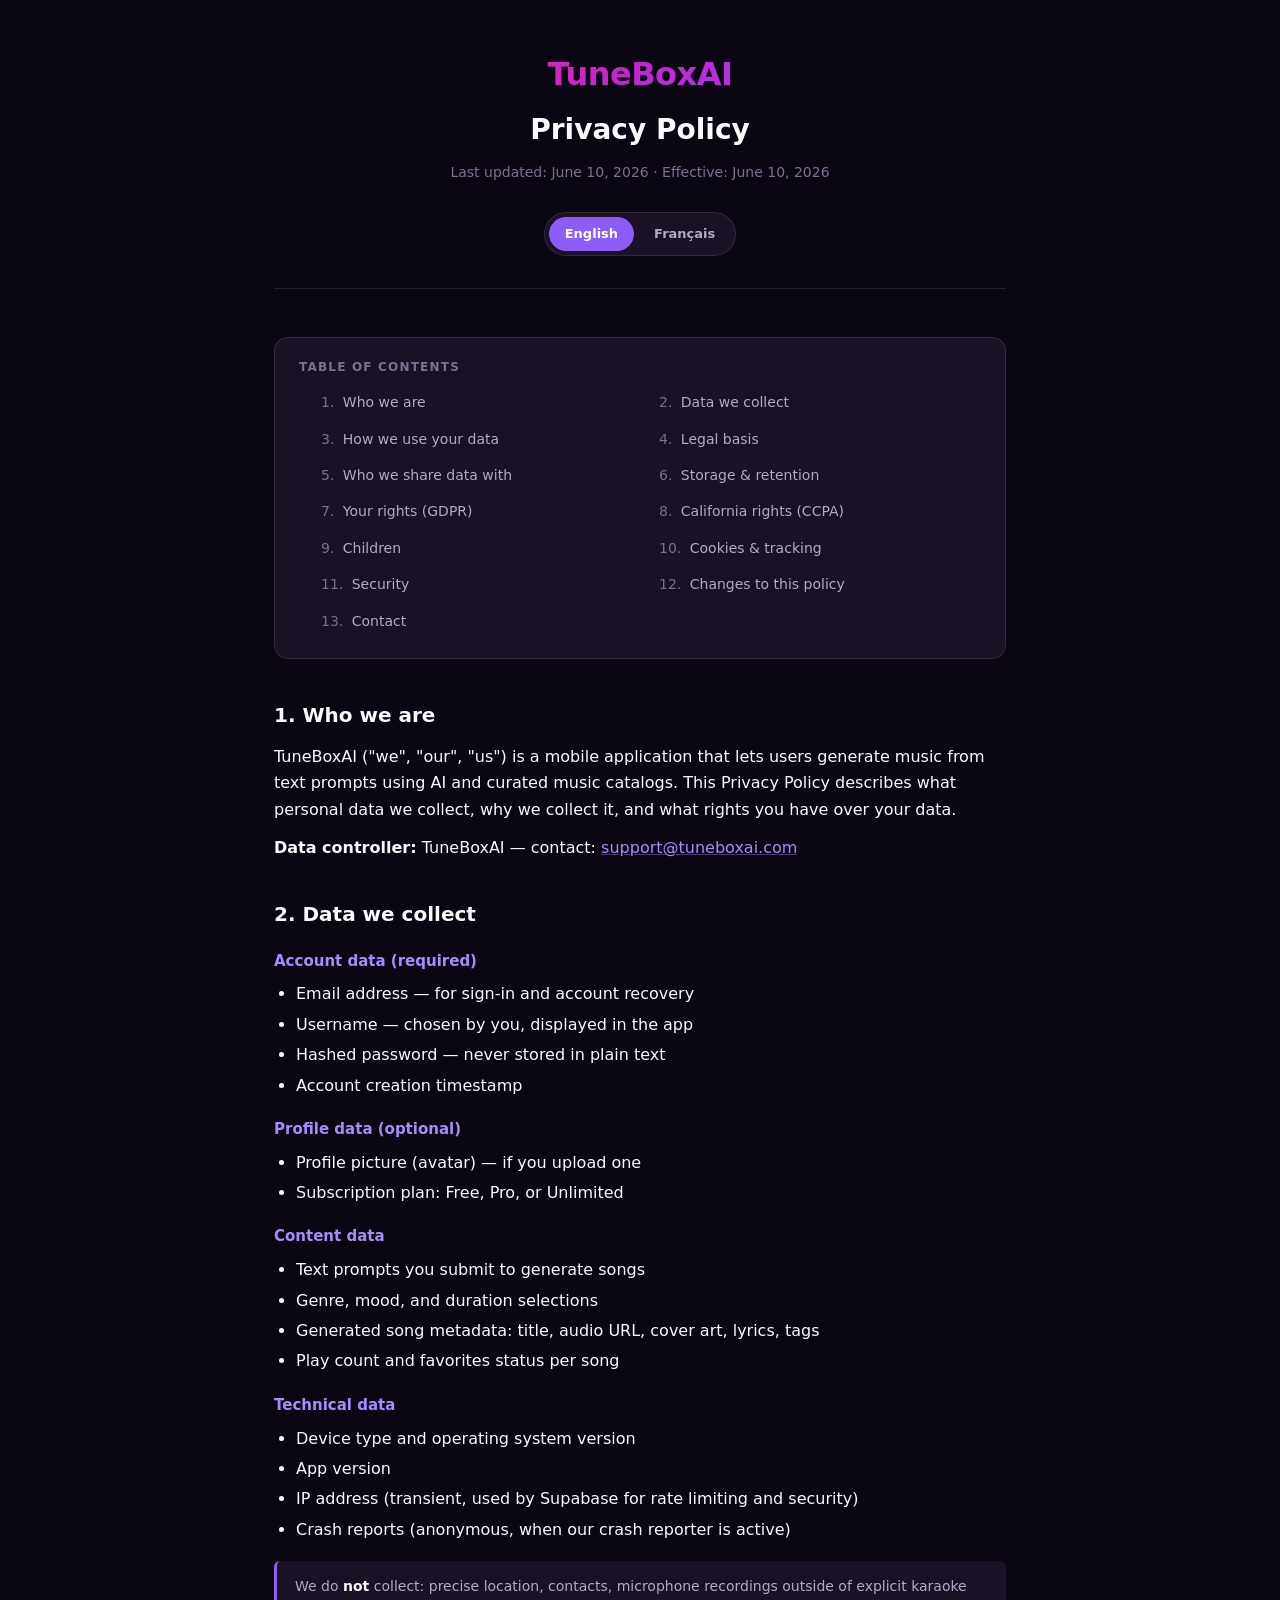
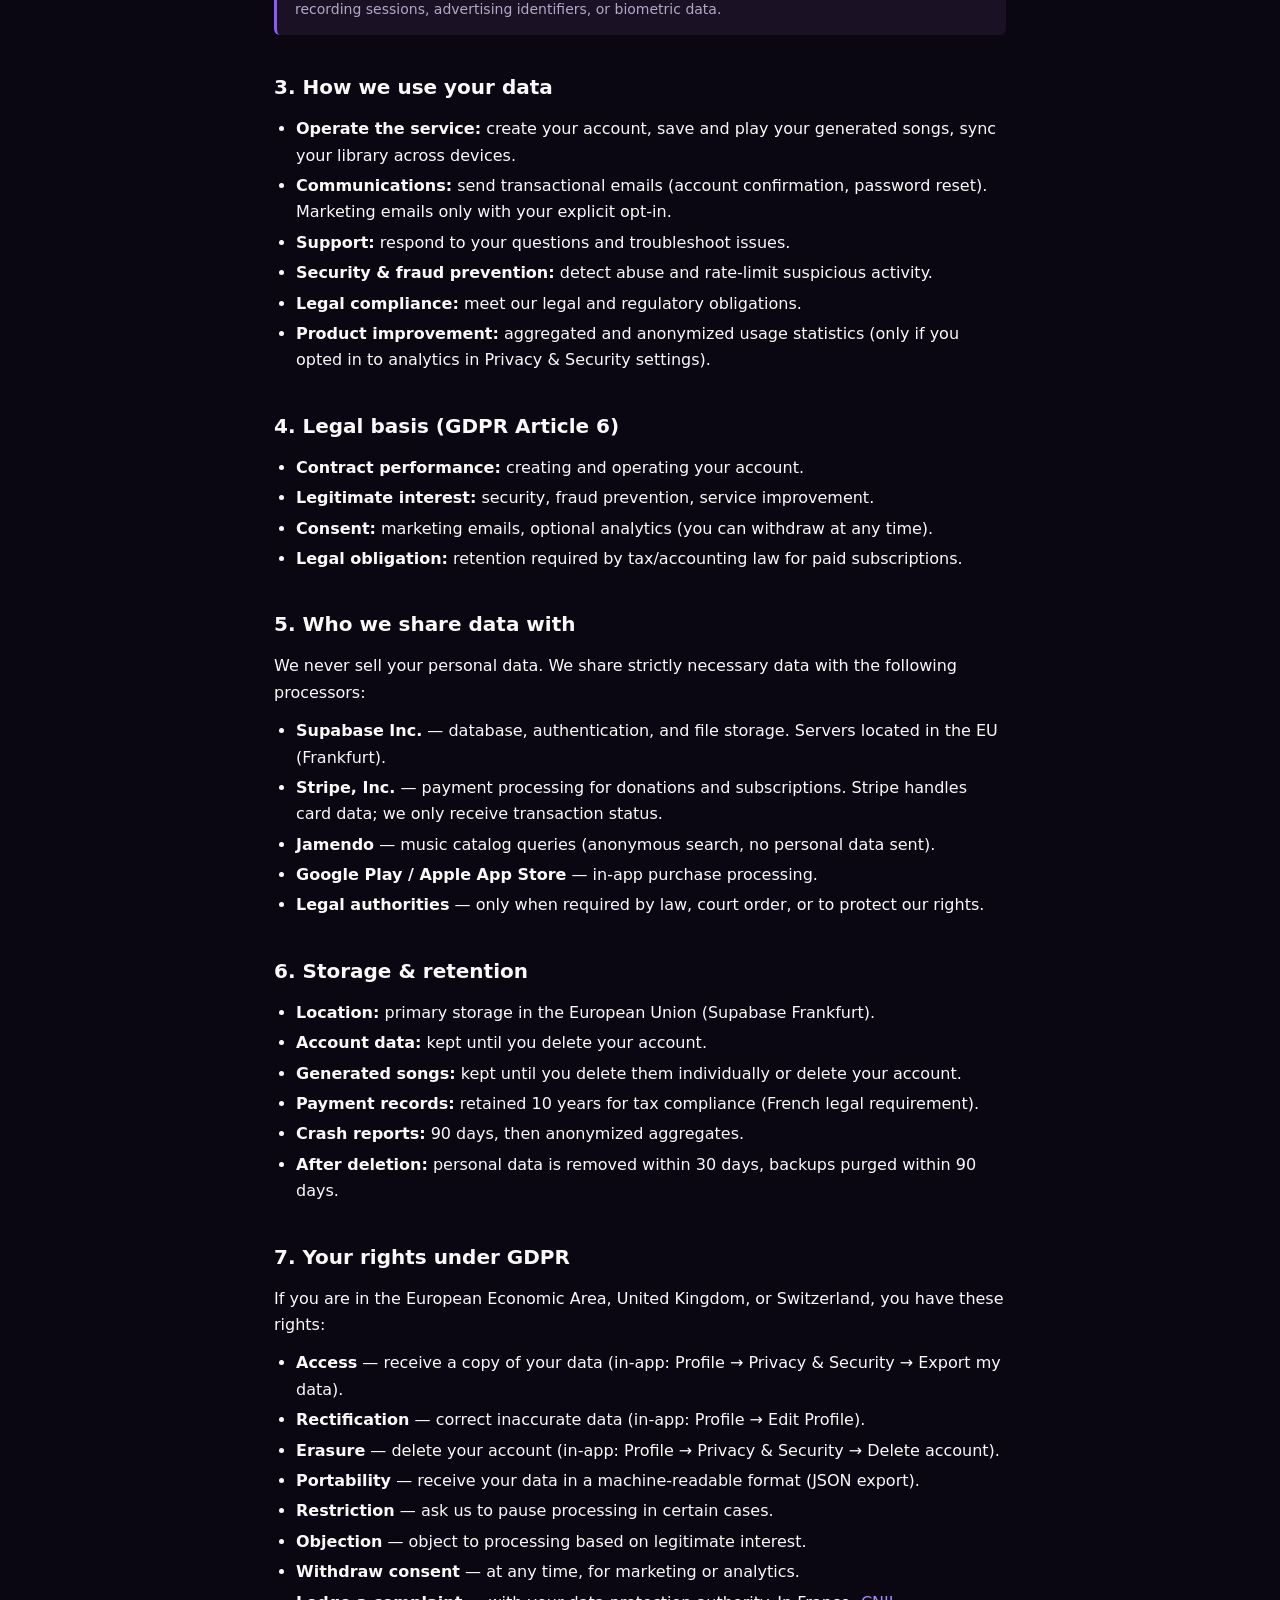
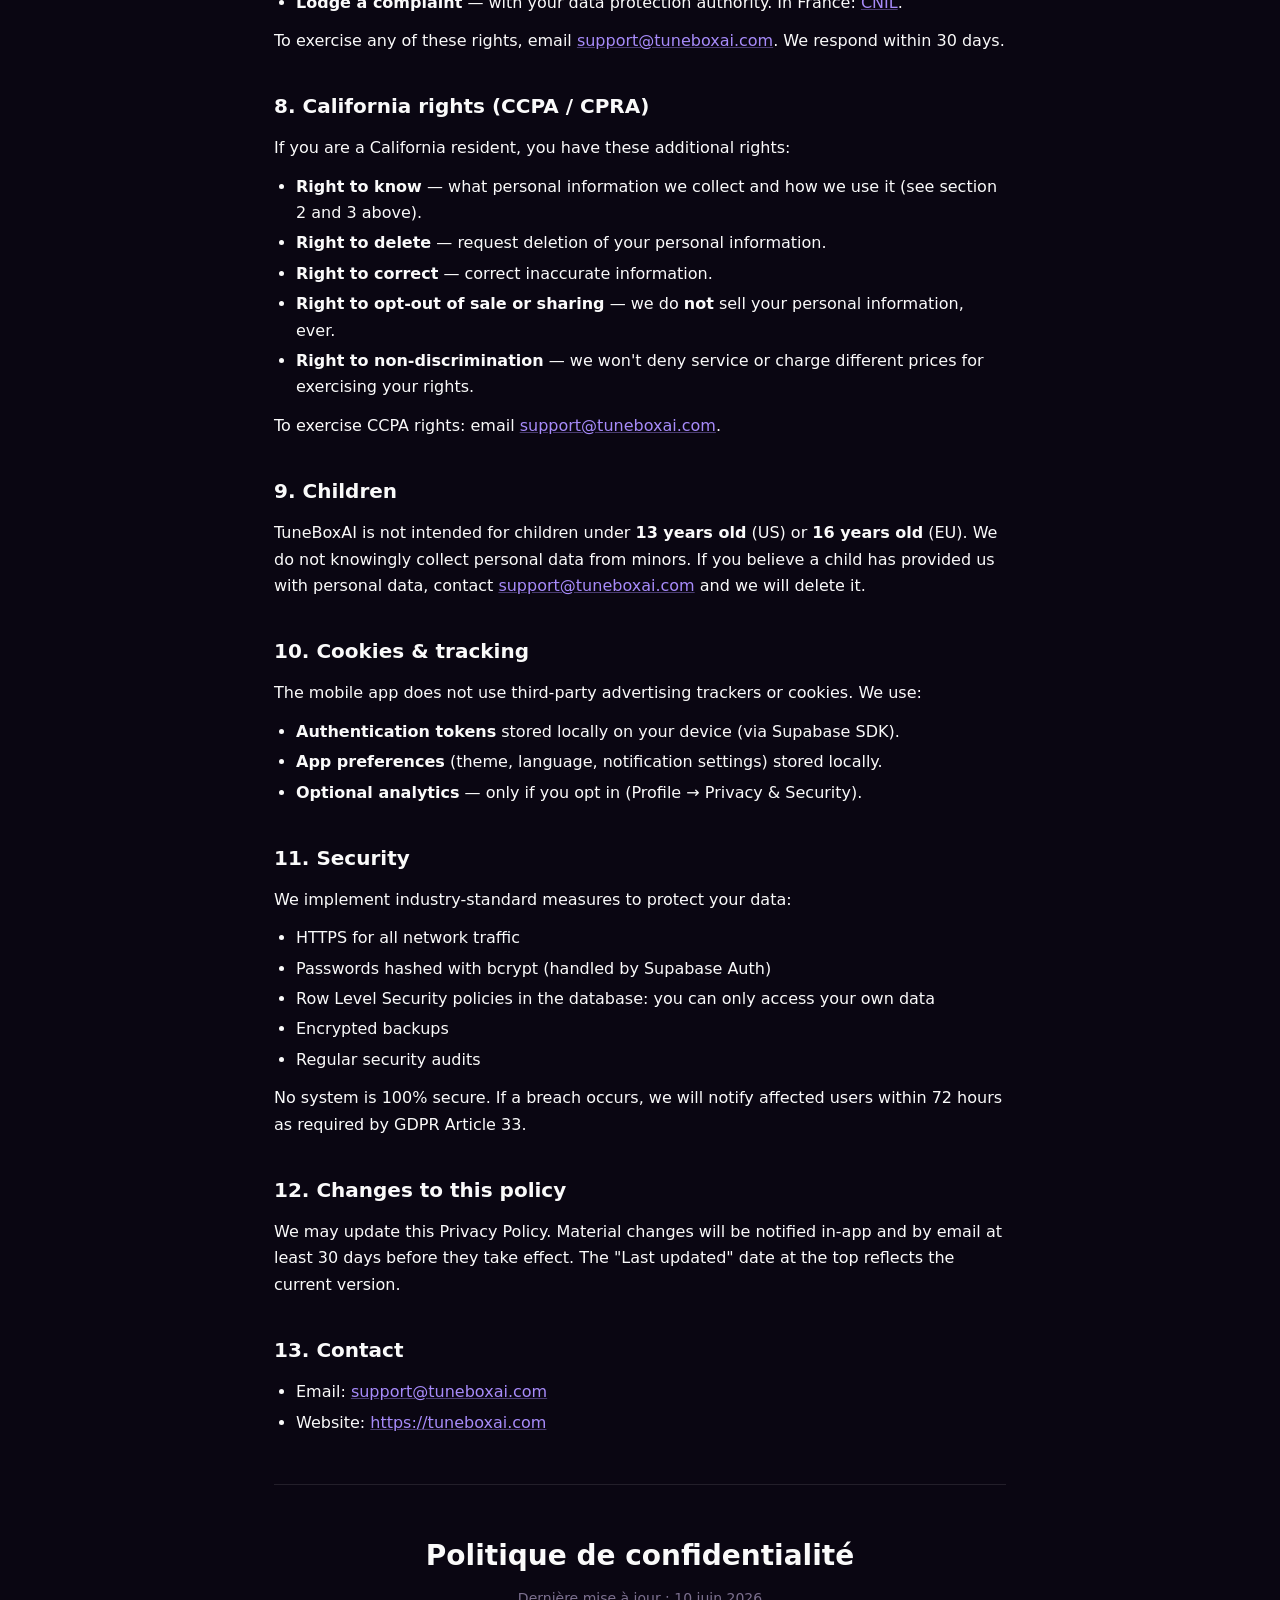
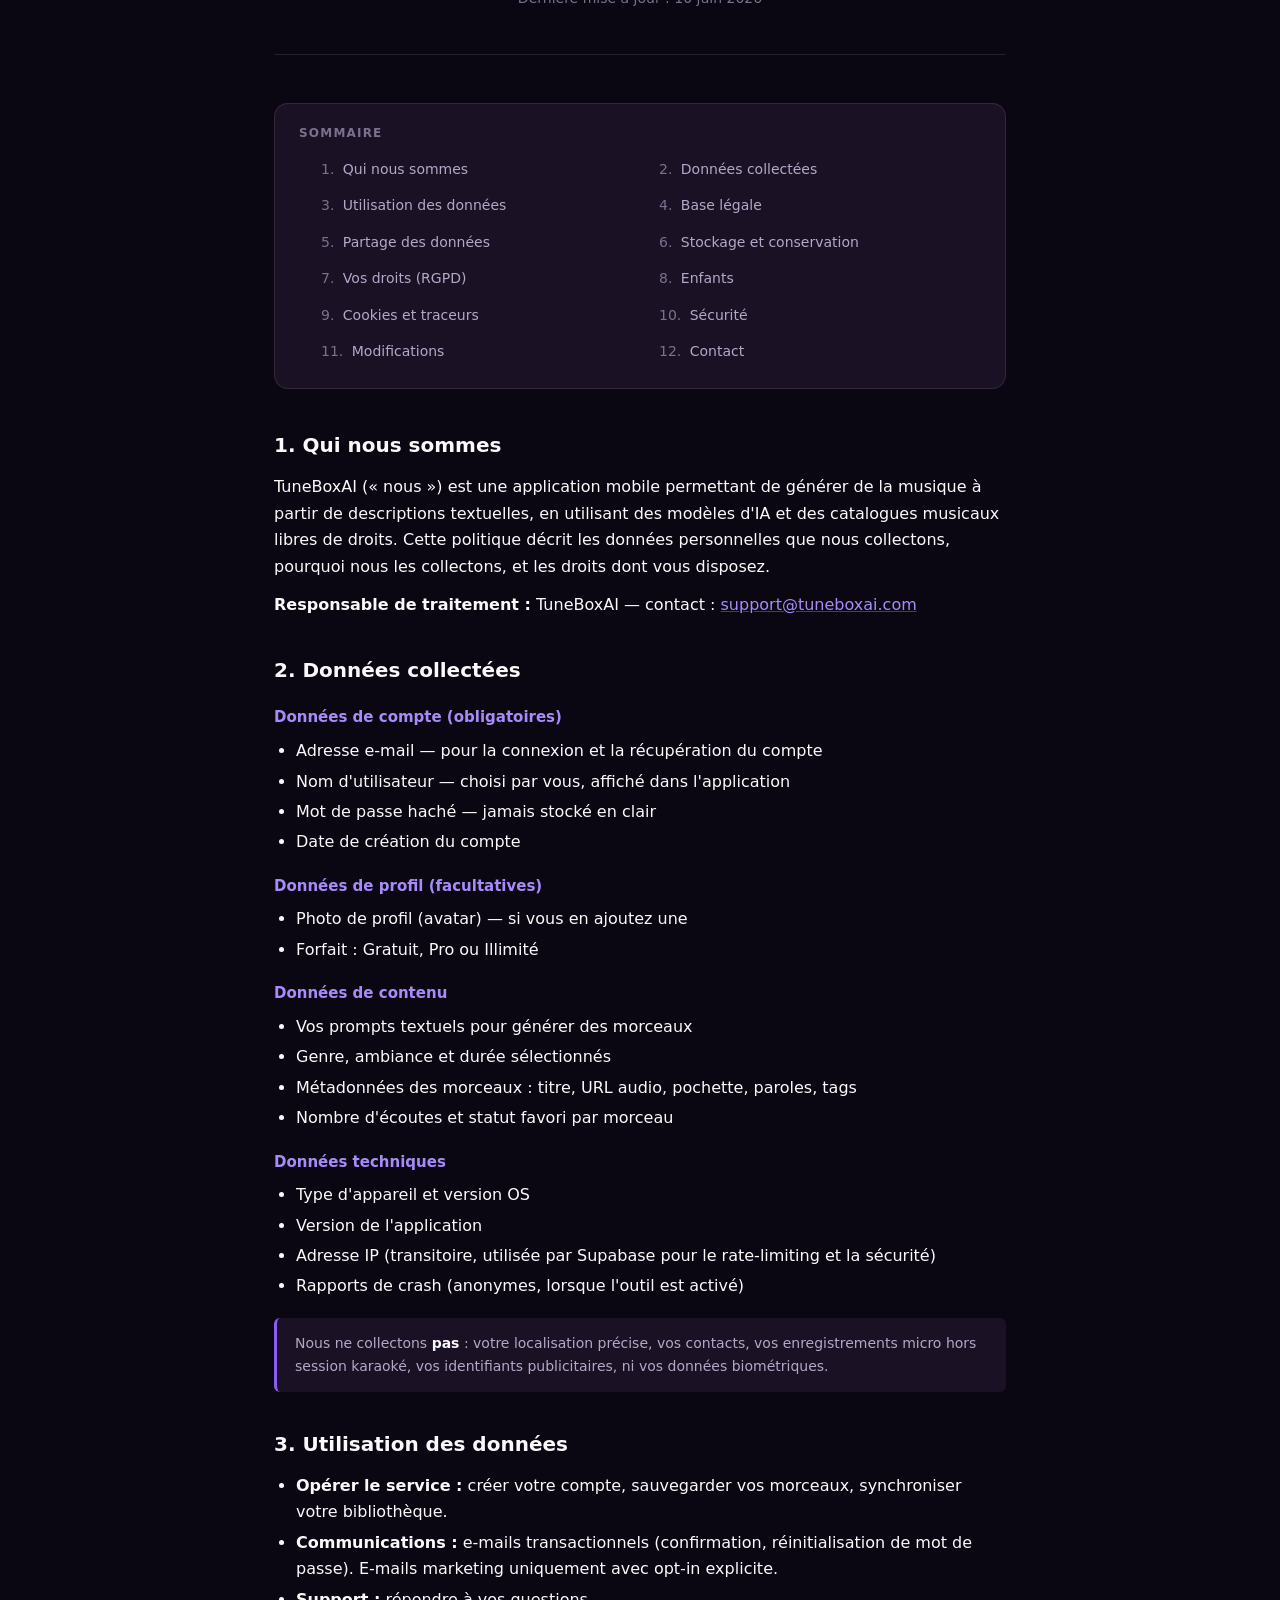
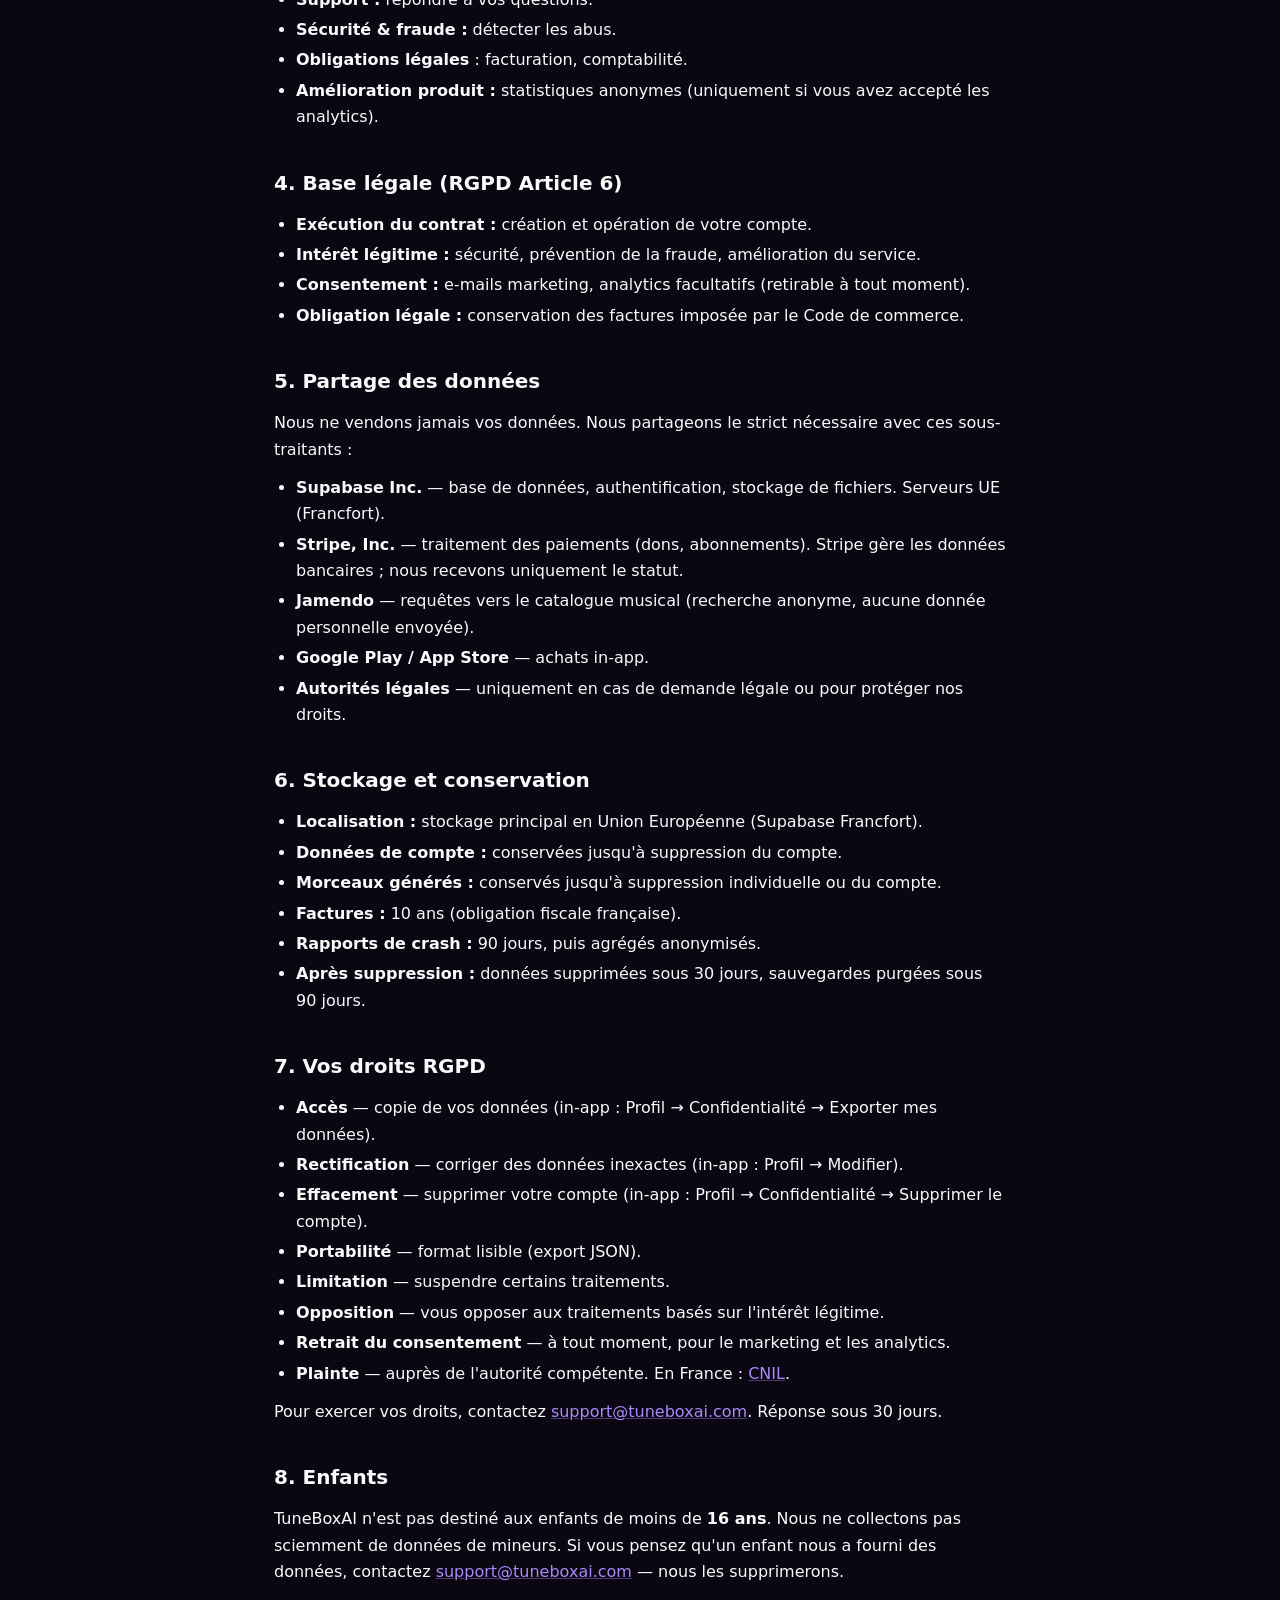
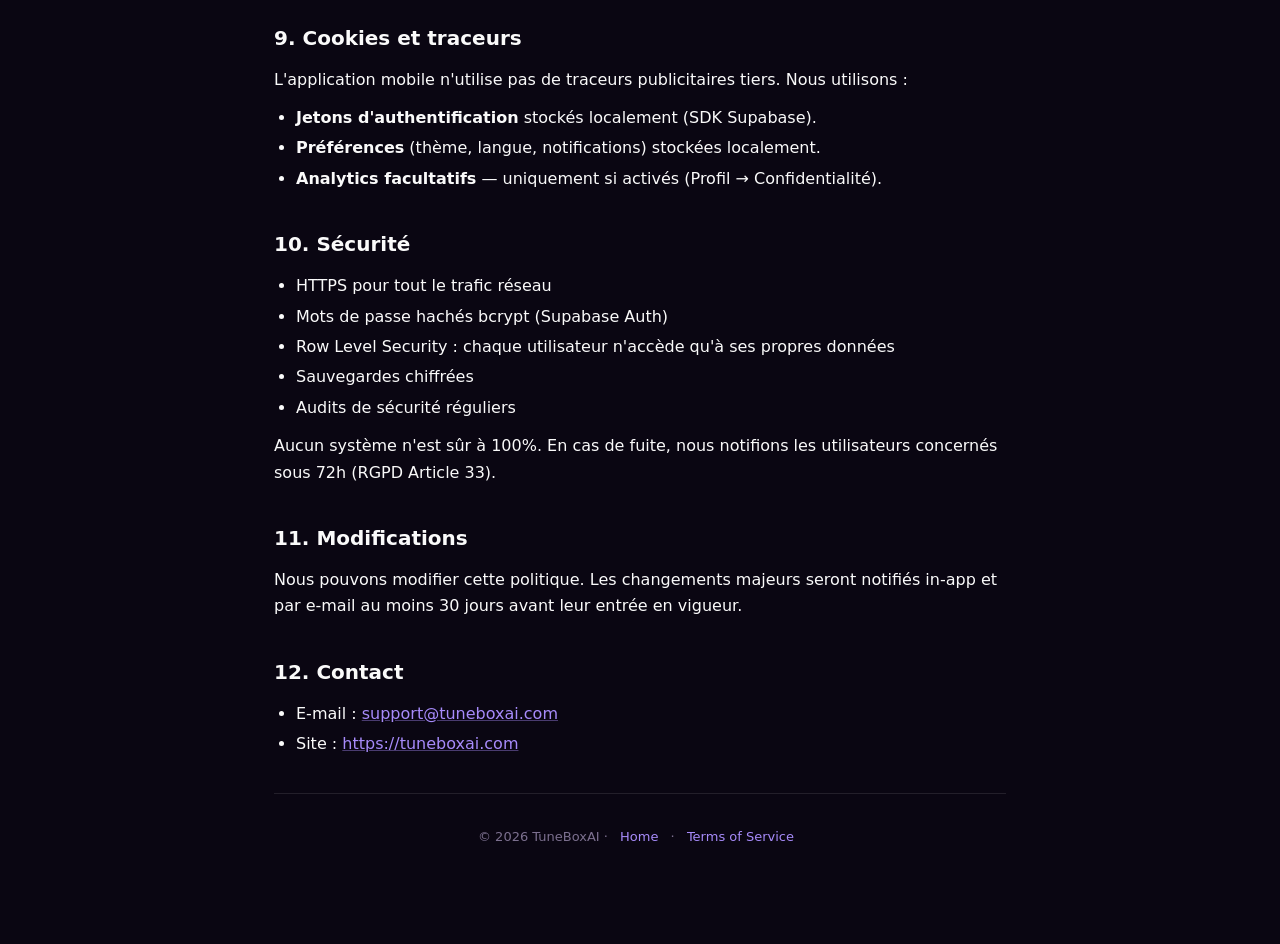
==== privacy.html @ 1f26ac39 "Initial: privacy policy + terms of service" ====
<!doctype html>
<html lang="en">
<head>
  <meta charset="utf-8" />
  <meta name="viewport" content="width=device-width,initial-scale=1" />
  <title>TuneBoxAI · Privacy Policy</title>
  <link rel="stylesheet" href="style.css" />
</head>
<body>
  <div class="container">
    <header class="hero">
      <div class="logo">TuneBoxAI</div>
      <h1>Privacy Policy</h1>
      <p class="meta">Last updated: June 10, 2026 · Effective: June 10, 2026</p>
      <div class="lang-tabs">
        <a class="active" href="#en">English</a>
        <a href="#fr">Français</a>
      </div>
    </header>

    <!-- ─────────────────────────────────────────────── ENGLISH ─────────────── -->
    <article id="en">
      <nav class="toc">
        <h3>TABLE OF CONTENTS</h3>
        <ol>
          <li><a href="#en-intro">Who we are</a></li>
          <li><a href="#en-data">Data we collect</a></li>
          <li><a href="#en-purpose">How we use your data</a></li>
          <li><a href="#en-legal">Legal basis</a></li>
          <li><a href="#en-share">Who we share data with</a></li>
          <li><a href="#en-storage">Storage &amp; retention</a></li>
          <li><a href="#en-rights">Your rights (GDPR)</a></li>
          <li><a href="#en-ccpa">California rights (CCPA)</a></li>
          <li><a href="#en-children">Children</a></li>
          <li><a href="#en-cookies">Cookies &amp; tracking</a></li>
          <li><a href="#en-security">Security</a></li>
          <li><a href="#en-changes">Changes to this policy</a></li>
          <li><a href="#en-contact">Contact</a></li>
        </ol>
      </nav>

      <section id="en-intro">
        <h2>1. Who we are</h2>
        <p>TuneBoxAI ("we", "our", "us") is a mobile application that lets users generate music from text prompts using AI and curated music catalogs. This Privacy Policy describes what personal data we collect, why we collect it, and what rights you have over your data.</p>
        <p><strong>Data controller:</strong> TuneBoxAI &mdash; contact: <a href="mailto:support@tuneboxai.com">support@tuneboxai.com</a></p>
      </section>

      <section id="en-data">
        <h2>2. Data we collect</h2>
        <h3>Account data (required)</h3>
        <ul>
          <li>Email address &mdash; for sign-in and account recovery</li>
          <li>Username &mdash; chosen by you, displayed in the app</li>
          <li>Hashed password &mdash; never stored in plain text</li>
          <li>Account creation timestamp</li>
        </ul>

        <h3>Profile data (optional)</h3>
        <ul>
          <li>Profile picture (avatar) &mdash; if you upload one</li>
          <li>Subscription plan: Free, Pro, or Unlimited</li>
        </ul>

        <h3>Content data</h3>
        <ul>
          <li>Text prompts you submit to generate songs</li>
          <li>Genre, mood, and duration selections</li>
          <li>Generated song metadata: title, audio URL, cover art, lyrics, tags</li>
          <li>Play count and favorites status per song</li>
        </ul>

        <h3>Technical data</h3>
        <ul>
          <li>Device type and operating system version</li>
          <li>App version</li>
          <li>IP address (transient, used by Supabase for rate limiting and security)</li>
          <li>Crash reports (anonymous, when our crash reporter is active)</li>
        </ul>

        <p class="notice">We do <strong>not</strong> collect: precise location, contacts, microphone recordings outside of explicit karaoke recording sessions, advertising identifiers, or biometric data.</p>
      </section>

      <section id="en-purpose">
        <h2>3. How we use your data</h2>
        <ul>
          <li><strong>Operate the service:</strong> create your account, save and play your generated songs, sync your library across devices.</li>
          <li><strong>Communications:</strong> send transactional emails (account confirmation, password reset). Marketing emails only with your explicit opt-in.</li>
          <li><strong>Support:</strong> respond to your questions and troubleshoot issues.</li>
          <li><strong>Security &amp; fraud prevention:</strong> detect abuse and rate-limit suspicious activity.</li>
          <li><strong>Legal compliance:</strong> meet our legal and regulatory obligations.</li>
          <li><strong>Product improvement:</strong> aggregated and anonymized usage statistics (only if you opted in to analytics in Privacy &amp; Security settings).</li>
        </ul>
      </section>

      <section id="en-legal">
        <h2>4. Legal basis (GDPR Article 6)</h2>
        <ul>
          <li><strong>Contract performance:</strong> creating and operating your account.</li>
          <li><strong>Legitimate interest:</strong> security, fraud prevention, service improvement.</li>
          <li><strong>Consent:</strong> marketing emails, optional analytics (you can withdraw at any time).</li>
          <li><strong>Legal obligation:</strong> retention required by tax/accounting law for paid subscriptions.</li>
        </ul>
      </section>

      <section id="en-share">
        <h2>5. Who we share data with</h2>
        <p>We never sell your personal data. We share strictly necessary data with the following processors:</p>
        <ul>
          <li><strong>Supabase Inc.</strong> &mdash; database, authentication, and file storage. Servers located in the EU (Frankfurt).</li>
          <li><strong>Stripe, Inc.</strong> &mdash; payment processing for donations and subscriptions. Stripe handles card data; we only receive transaction status.</li>
          <li><strong>Jamendo</strong> &mdash; music catalog queries (anonymous search, no personal data sent).</li>
          <li><strong>Google Play / Apple App Store</strong> &mdash; in-app purchase processing.</li>
          <li><strong>Legal authorities</strong> &mdash; only when required by law, court order, or to protect our rights.</li>
        </ul>
      </section>

      <section id="en-storage">
        <h2>6. Storage &amp; retention</h2>
        <ul>
          <li><strong>Location:</strong> primary storage in the European Union (Supabase Frankfurt).</li>
          <li><strong>Account data:</strong> kept until you delete your account.</li>
          <li><strong>Generated songs:</strong> kept until you delete them individually or delete your account.</li>
          <li><strong>Payment records:</strong> retained 10 years for tax compliance (French legal requirement).</li>
          <li><strong>Crash reports:</strong> 90 days, then anonymized aggregates.</li>
          <li><strong>After deletion:</strong> personal data is removed within 30 days, backups purged within 90 days.</li>
        </ul>
      </section>

      <section id="en-rights">
        <h2>7. Your rights under GDPR</h2>
        <p>If you are in the European Economic Area, United Kingdom, or Switzerland, you have these rights:</p>
        <ul>
          <li><strong>Access</strong> &mdash; receive a copy of your data (in-app: Profile &rarr; Privacy &amp; Security &rarr; Export my data).</li>
          <li><strong>Rectification</strong> &mdash; correct inaccurate data (in-app: Profile &rarr; Edit Profile).</li>
          <li><strong>Erasure</strong> &mdash; delete your account (in-app: Profile &rarr; Privacy &amp; Security &rarr; Delete account).</li>
          <li><strong>Portability</strong> &mdash; receive your data in a machine-readable format (JSON export).</li>
          <li><strong>Restriction</strong> &mdash; ask us to pause processing in certain cases.</li>
          <li><strong>Objection</strong> &mdash; object to processing based on legitimate interest.</li>
          <li><strong>Withdraw consent</strong> &mdash; at any time, for marketing or analytics.</li>
          <li><strong>Lodge a complaint</strong> &mdash; with your data protection authority. In France: <a href="https://www.cnil.fr" target="_blank" rel="noopener">CNIL</a>.</li>
        </ul>
        <p>To exercise any of these rights, email <a href="mailto:support@tuneboxai.com">support@tuneboxai.com</a>. We respond within 30 days.</p>
      </section>

      <section id="en-ccpa">
        <h2>8. California rights (CCPA / CPRA)</h2>
        <p>If you are a California resident, you have these additional rights:</p>
        <ul>
          <li><strong>Right to know</strong> &mdash; what personal information we collect and how we use it (see section 2 and 3 above).</li>
          <li><strong>Right to delete</strong> &mdash; request deletion of your personal information.</li>
          <li><strong>Right to correct</strong> &mdash; correct inaccurate information.</li>
          <li><strong>Right to opt-out of sale or sharing</strong> &mdash; we do <strong>not</strong> sell your personal information, ever.</li>
          <li><strong>Right to non-discrimination</strong> &mdash; we won't deny service or charge different prices for exercising your rights.</li>
        </ul>
        <p>To exercise CCPA rights: email <a href="mailto:support@tuneboxai.com">support@tuneboxai.com</a>.</p>
      </section>

      <section id="en-children">
        <h2>9. Children</h2>
        <p>TuneBoxAI is not intended for children under <strong>13 years old</strong> (US) or <strong>16 years old</strong> (EU). We do not knowingly collect personal data from minors. If you believe a child has provided us with personal data, contact <a href="mailto:support@tuneboxai.com">support@tuneboxai.com</a> and we will delete it.</p>
      </section>

      <section id="en-cookies">
        <h2>10. Cookies &amp; tracking</h2>
        <p>The mobile app does not use third-party advertising trackers or cookies. We use:</p>
        <ul>
          <li><strong>Authentication tokens</strong> stored locally on your device (via Supabase SDK).</li>
          <li><strong>App preferences</strong> (theme, language, notification settings) stored locally.</li>
          <li><strong>Optional analytics</strong> &mdash; only if you opt in (Profile &rarr; Privacy &amp; Security).</li>
        </ul>
      </section>

      <section id="en-security">
        <h2>11. Security</h2>
        <p>We implement industry-standard measures to protect your data:</p>
        <ul>
          <li>HTTPS for all network traffic</li>
          <li>Passwords hashed with bcrypt (handled by Supabase Auth)</li>
          <li>Row Level Security policies in the database: you can only access your own data</li>
          <li>Encrypted backups</li>
          <li>Regular security audits</li>
        </ul>
        <p>No system is 100% secure. If a breach occurs, we will notify affected users within 72 hours as required by GDPR Article 33.</p>
      </section>

      <section id="en-changes">
        <h2>12. Changes to this policy</h2>
        <p>We may update this Privacy Policy. Material changes will be notified in-app and by email at least 30 days before they take effect. The "Last updated" date at the top reflects the current version.</p>
      </section>

      <section id="en-contact">
        <h2>13. Contact</h2>
        <ul>
          <li>Email: <a href="mailto:support@tuneboxai.com">support@tuneboxai.com</a></li>
          <li>Website: <a href="https://tuneboxai.com">https://tuneboxai.com</a></li>
        </ul>
      </section>
    </article>

    <div class="divider"></div>

    <!-- ─────────────────────────────────────────────── FRANÇAIS ─────────────── -->
    <article id="fr">
      <header class="hero" style="margin-top: 16px;">
        <h1>Politique de confidentialité</h1>
        <p class="meta">Dernière mise à jour : 10 juin 2026</p>
      </header>

      <nav class="toc">
        <h3>SOMMAIRE</h3>
        <ol>
          <li><a href="#fr-intro">Qui nous sommes</a></li>
          <li><a href="#fr-data">Données collectées</a></li>
          <li><a href="#fr-purpose">Utilisation des données</a></li>
          <li><a href="#fr-legal">Base légale</a></li>
          <li><a href="#fr-share">Partage des données</a></li>
          <li><a href="#fr-storage">Stockage et conservation</a></li>
          <li><a href="#fr-rights">Vos droits (RGPD)</a></li>
          <li><a href="#fr-children">Enfants</a></li>
          <li><a href="#fr-cookies">Cookies et traceurs</a></li>
          <li><a href="#fr-security">Sécurité</a></li>
          <li><a href="#fr-changes">Modifications</a></li>
          <li><a href="#fr-contact">Contact</a></li>
        </ol>
      </nav>

      <section id="fr-intro">
        <h2>1. Qui nous sommes</h2>
        <p>TuneBoxAI (« nous ») est une application mobile permettant de générer de la musique à partir de descriptions textuelles, en utilisant des modèles d'IA et des catalogues musicaux libres de droits. Cette politique décrit les données personnelles que nous collectons, pourquoi nous les collectons, et les droits dont vous disposez.</p>
        <p><strong>Responsable de traitement :</strong> TuneBoxAI &mdash; contact : <a href="mailto:support@tuneboxai.com">support@tuneboxai.com</a></p>
      </section>

      <section id="fr-data">
        <h2>2. Données collectées</h2>
        <h3>Données de compte (obligatoires)</h3>
        <ul>
          <li>Adresse e-mail &mdash; pour la connexion et la récupération du compte</li>
          <li>Nom d'utilisateur &mdash; choisi par vous, affiché dans l'application</li>
          <li>Mot de passe haché &mdash; jamais stocké en clair</li>
          <li>Date de création du compte</li>
        </ul>

        <h3>Données de profil (facultatives)</h3>
        <ul>
          <li>Photo de profil (avatar) &mdash; si vous en ajoutez une</li>
          <li>Forfait : Gratuit, Pro ou Illimité</li>
        </ul>

        <h3>Données de contenu</h3>
        <ul>
          <li>Vos prompts textuels pour générer des morceaux</li>
          <li>Genre, ambiance et durée sélectionnés</li>
          <li>Métadonnées des morceaux : titre, URL audio, pochette, paroles, tags</li>
          <li>Nombre d'écoutes et statut favori par morceau</li>
        </ul>

        <h3>Données techniques</h3>
        <ul>
          <li>Type d'appareil et version OS</li>
          <li>Version de l'application</li>
          <li>Adresse IP (transitoire, utilisée par Supabase pour le rate-limiting et la sécurité)</li>
          <li>Rapports de crash (anonymes, lorsque l'outil est activé)</li>
        </ul>

        <p class="notice">Nous ne collectons <strong>pas</strong> : votre localisation précise, vos contacts, vos enregistrements micro hors session karaoké, vos identifiants publicitaires, ni vos données biométriques.</p>
      </section>

      <section id="fr-purpose">
        <h2>3. Utilisation des données</h2>
        <ul>
          <li><strong>Opérer le service :</strong> créer votre compte, sauvegarder vos morceaux, synchroniser votre bibliothèque.</li>
          <li><strong>Communications :</strong> e-mails transactionnels (confirmation, réinitialisation de mot de passe). E-mails marketing uniquement avec opt-in explicite.</li>
          <li><strong>Support :</strong> répondre à vos questions.</li>
          <li><strong>Sécurité &amp; fraude :</strong> détecter les abus.</li>
          <li><strong>Obligations légales</strong> : facturation, comptabilité.</li>
          <li><strong>Amélioration produit :</strong> statistiques anonymes (uniquement si vous avez accepté les analytics).</li>
        </ul>
      </section>

      <section id="fr-legal">
        <h2>4. Base légale (RGPD Article 6)</h2>
        <ul>
          <li><strong>Exécution du contrat :</strong> création et opération de votre compte.</li>
          <li><strong>Intérêt légitime :</strong> sécurité, prévention de la fraude, amélioration du service.</li>
          <li><strong>Consentement :</strong> e-mails marketing, analytics facultatifs (retirable à tout moment).</li>
          <li><strong>Obligation légale :</strong> conservation des factures imposée par le Code de commerce.</li>
        </ul>
      </section>

      <section id="fr-share">
        <h2>5. Partage des données</h2>
        <p>Nous ne vendons jamais vos données. Nous partageons le strict nécessaire avec ces sous-traitants :</p>
        <ul>
          <li><strong>Supabase Inc.</strong> &mdash; base de données, authentification, stockage de fichiers. Serveurs UE (Francfort).</li>
          <li><strong>Stripe, Inc.</strong> &mdash; traitement des paiements (dons, abonnements). Stripe gère les données bancaires ; nous recevons uniquement le statut.</li>
          <li><strong>Jamendo</strong> &mdash; requêtes vers le catalogue musical (recherche anonyme, aucune donnée personnelle envoyée).</li>
          <li><strong>Google Play / App Store</strong> &mdash; achats in-app.</li>
          <li><strong>Autorités légales</strong> &mdash; uniquement en cas de demande légale ou pour protéger nos droits.</li>
        </ul>
      </section>

      <section id="fr-storage">
        <h2>6. Stockage et conservation</h2>
        <ul>
          <li><strong>Localisation :</strong> stockage principal en Union Européenne (Supabase Francfort).</li>
          <li><strong>Données de compte :</strong> conservées jusqu'à suppression du compte.</li>
          <li><strong>Morceaux générés :</strong> conservés jusqu'à suppression individuelle ou du compte.</li>
          <li><strong>Factures :</strong> 10 ans (obligation fiscale française).</li>
          <li><strong>Rapports de crash :</strong> 90 jours, puis agrégés anonymisés.</li>
          <li><strong>Après suppression :</strong> données supprimées sous 30 jours, sauvegardes purgées sous 90 jours.</li>
        </ul>
      </section>

      <section id="fr-rights">
        <h2>7. Vos droits RGPD</h2>
        <ul>
          <li><strong>Accès</strong> &mdash; copie de vos données (in-app : Profil &rarr; Confidentialité &rarr; Exporter mes données).</li>
          <li><strong>Rectification</strong> &mdash; corriger des données inexactes (in-app : Profil &rarr; Modifier).</li>
          <li><strong>Effacement</strong> &mdash; supprimer votre compte (in-app : Profil &rarr; Confidentialité &rarr; Supprimer le compte).</li>
          <li><strong>Portabilité</strong> &mdash; format lisible (export JSON).</li>
          <li><strong>Limitation</strong> &mdash; suspendre certains traitements.</li>
          <li><strong>Opposition</strong> &mdash; vous opposer aux traitements basés sur l'intérêt légitime.</li>
          <li><strong>Retrait du consentement</strong> &mdash; à tout moment, pour le marketing et les analytics.</li>
          <li><strong>Plainte</strong> &mdash; auprès de l'autorité compétente. En France : <a href="https://www.cnil.fr" target="_blank" rel="noopener">CNIL</a>.</li>
        </ul>
        <p>Pour exercer vos droits, contactez <a href="mailto:support@tuneboxai.com">support@tuneboxai.com</a>. Réponse sous 30 jours.</p>
      </section>

      <section id="fr-children">
        <h2>8. Enfants</h2>
        <p>TuneBoxAI n'est pas destiné aux enfants de moins de <strong>16 ans</strong>. Nous ne collectons pas sciemment de données de mineurs. Si vous pensez qu'un enfant nous a fourni des données, contactez <a href="mailto:support@tuneboxai.com">support@tuneboxai.com</a> &mdash; nous les supprimerons.</p>
      </section>

      <section id="fr-cookies">
        <h2>9. Cookies et traceurs</h2>
        <p>L'application mobile n'utilise pas de traceurs publicitaires tiers. Nous utilisons :</p>
        <ul>
          <li><strong>Jetons d'authentification</strong> stockés localement (SDK Supabase).</li>
          <li><strong>Préférences</strong> (thème, langue, notifications) stockées localement.</li>
          <li><strong>Analytics facultatifs</strong> &mdash; uniquement si activés (Profil &rarr; Confidentialité).</li>
        </ul>
      </section>

      <section id="fr-security">
        <h2>10. Sécurité</h2>
        <ul>
          <li>HTTPS pour tout le trafic réseau</li>
          <li>Mots de passe hachés bcrypt (Supabase Auth)</li>
          <li>Row Level Security : chaque utilisateur n'accède qu'à ses propres données</li>
          <li>Sauvegardes chiffrées</li>
          <li>Audits de sécurité réguliers</li>
        </ul>
        <p>Aucun système n'est sûr à 100%. En cas de fuite, nous notifions les utilisateurs concernés sous 72h (RGPD Article 33).</p>
      </section>

      <section id="fr-changes">
        <h2>11. Modifications</h2>
        <p>Nous pouvons modifier cette politique. Les changements majeurs seront notifiés in-app et par e-mail au moins 30 jours avant leur entrée en vigueur.</p>
      </section>

      <section id="fr-contact">
        <h2>12. Contact</h2>
        <ul>
          <li>E-mail : <a href="mailto:support@tuneboxai.com">support@tuneboxai.com</a></li>
          <li>Site : <a href="https://tuneboxai.com">https://tuneboxai.com</a></li>
        </ul>
      </section>
    </article>

    <footer>
      &copy; 2026 TuneBoxAI ·
      <a href="index.html">Home</a> ·
      <a href="terms.html">Terms of Service</a>
    </footer>
  </div>
</body>
</html>
---- style.css ----
:root {
  --bg: #0A0612;
  --surface: #1A1124;
  --border: rgba(255,255,255,0.10);
  --text: #FAFAFA;
  --text-dim: #B4A8C8;
  --text-muted: #7C708F;
  --primary: #8B5CF6;
  --primary-light: #A78BFA;
  --hot: #FF2D6F;
  --accent: #22D3EE;
}

* { box-sizing: border-box; margin: 0; padding: 0; }

html { scroll-behavior: smooth; }

body {
  font-family: -apple-system, BlinkMacSystemFont, "Segoe UI", system-ui, sans-serif;
  background: var(--bg);
  color: var(--text);
  line-height: 1.65;
  font-size: 16px;
  padding: 0;
  min-height: 100vh;
}

.container {
  max-width: 780px;
  margin: 0 auto;
  padding: 48px 24px 96px;
}

header.hero {
  text-align: center;
  margin-bottom: 48px;
  padding-bottom: 32px;
  border-bottom: 1px solid var(--border);
}

.logo {
  font-size: 32px;
  font-weight: 800;
  background: linear-gradient(135deg, #FF2D6F, #C026D3, #8B5CF6);
  -webkit-background-clip: text;
  -webkit-text-fill-color: transparent;
  background-clip: text;
  margin-bottom: 6px;
  letter-spacing: -0.5px;
}

.hero h1 {
  font-size: 28px;
  font-weight: 700;
  margin-bottom: 8px;
}

.hero p.meta {
  color: var(--text-muted);
  font-size: 14px;
}

.lang-tabs {
  display: inline-flex;
  gap: 4px;
  margin-top: 16px;
  background: var(--surface);
  border-radius: 999px;
  padding: 4px;
  border: 1px solid var(--border);
}

.lang-tabs a {
  padding: 6px 16px;
  border-radius: 999px;
  color: var(--text-dim);
  text-decoration: none;
  font-size: 13px;
  font-weight: 600;
  transition: all 0.2s;
}

.lang-tabs a:hover { color: var(--text); }
.lang-tabs a.active { background: var(--primary); color: white; }

nav.toc {
  background: var(--surface);
  border: 1px solid var(--border);
  border-radius: 14px;
  padding: 20px 24px;
  margin-bottom: 40px;
}

nav.toc h3 {
  font-size: 12px;
  font-weight: 700;
  letter-spacing: 1.2px;
  color: var(--text-muted);
  margin-bottom: 12px;
}

nav.toc ol {
  list-style: none;
  counter-reset: toc;
  display: grid;
  grid-template-columns: 1fr 1fr;
  gap: 6px 16px;
}

@media (max-width: 600px) { nav.toc ol { grid-template-columns: 1fr; } }

nav.toc li { counter-increment: toc; }

nav.toc a {
  color: var(--text-dim);
  text-decoration: none;
  font-size: 14px;
}

nav.toc a:hover { color: var(--primary-light); }

nav.toc a::before {
  content: counter(toc) ". ";
  color: var(--text-muted);
  margin-right: 4px;
}

section {
  margin-bottom: 36px;
  scroll-margin-top: 24px;
}

section h2 {
  font-size: 20px;
  font-weight: 700;
  margin-bottom: 12px;
  color: var(--text);
}

section h3 {
  font-size: 15px;
  font-weight: 600;
  margin-top: 18px;
  margin-bottom: 8px;
  color: var(--primary-light);
}

p, ul { margin-bottom: 12px; }

ul, ol { padding-left: 22px; }

ul li, ol li { margin-bottom: 4px; }

strong { color: var(--text); }

code {
  background: var(--surface);
  border: 1px solid var(--border);
  border-radius: 4px;
  padding: 2px 6px;
  font-family: ui-monospace, SFMono-Regular, monospace;
  font-size: 13px;
  color: var(--accent);
}

a {
  color: var(--primary-light);
  text-decoration: underline;
  text-decoration-color: rgba(167,139,250,0.4);
}

a:hover { text-decoration-color: var(--primary-light); }

.notice {
  background: var(--surface);
  border-left: 3px solid var(--primary);
  border-radius: 6px;
  padding: 14px 18px;
  margin: 18px 0;
  font-size: 14px;
  color: var(--text-dim);
}

.divider {
  height: 1px;
  background: var(--border);
  margin: 48px 0;
}

footer {
  text-align: center;
  padding-top: 32px;
  border-top: 1px solid var(--border);
  color: var(--text-muted);
  font-size: 13px;
}

footer a {
  color: var(--primary-light);
  text-decoration: none;
  margin: 0 8px;
}
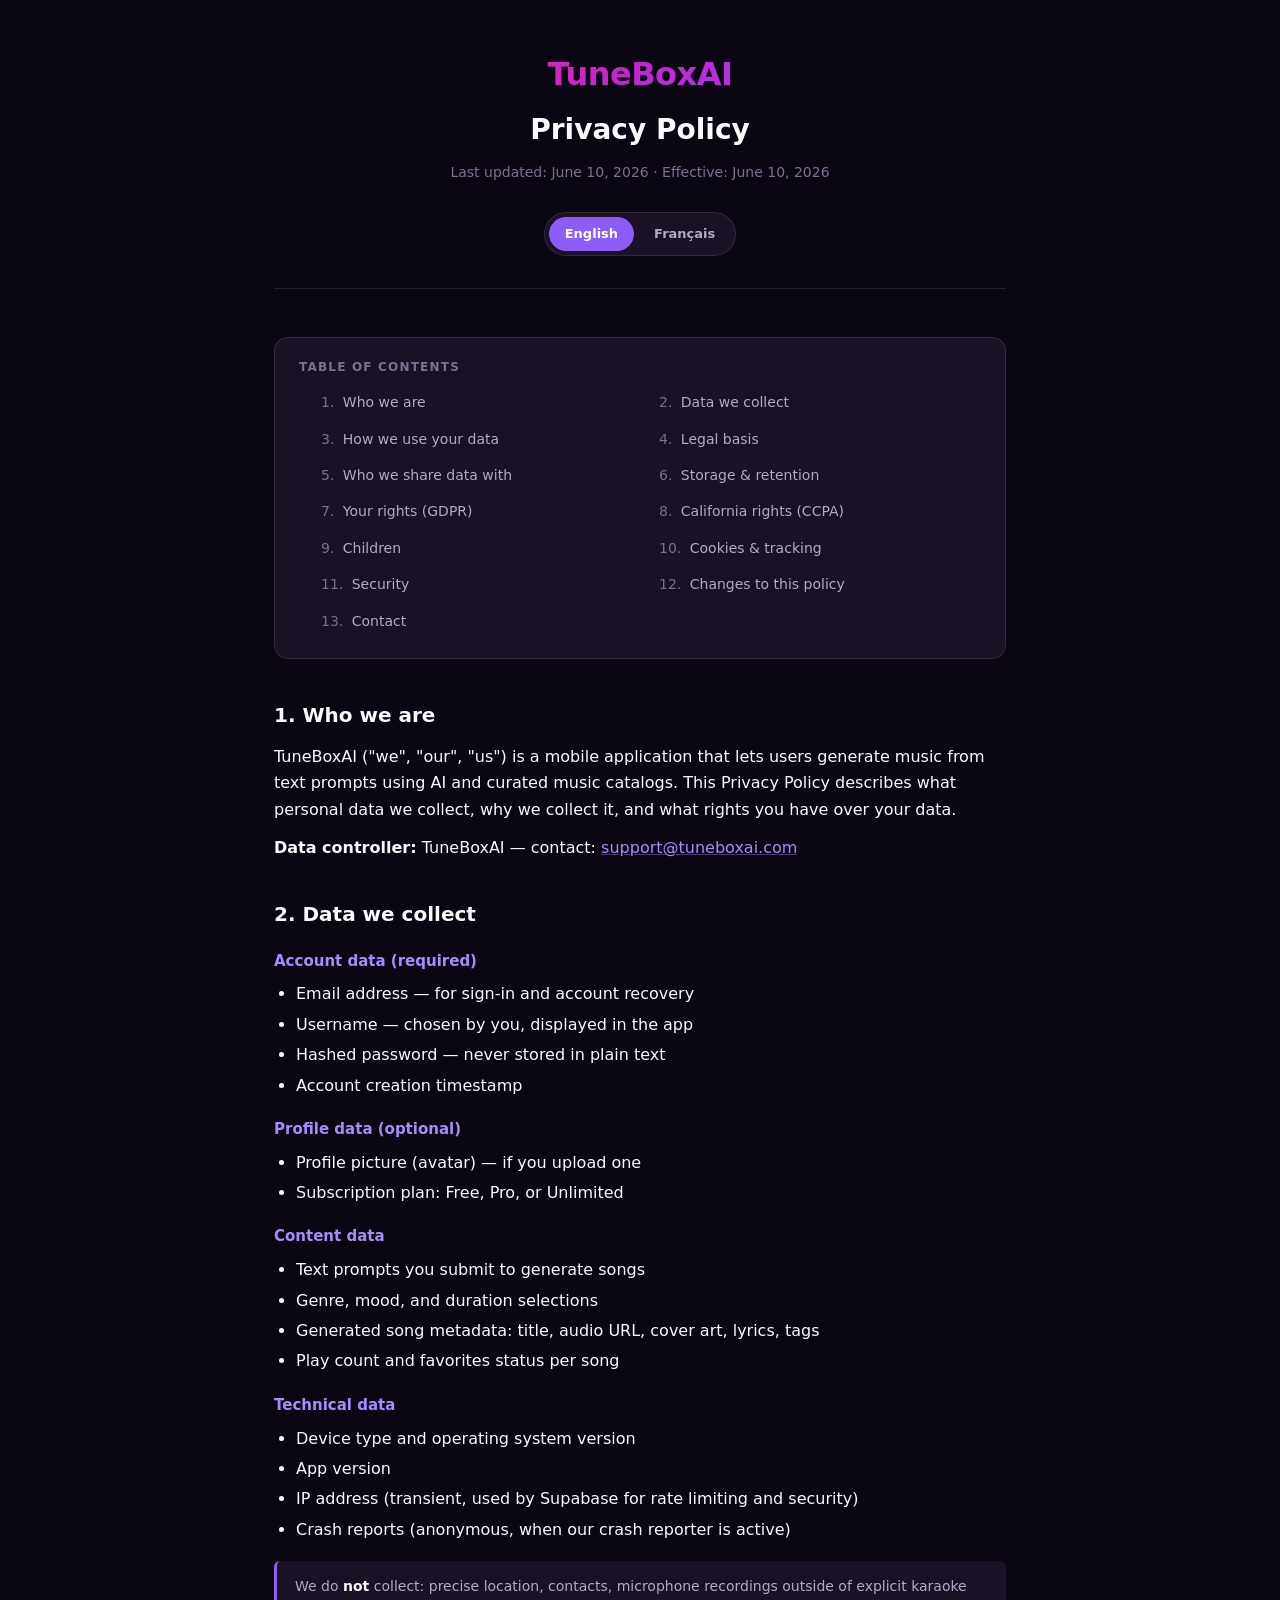
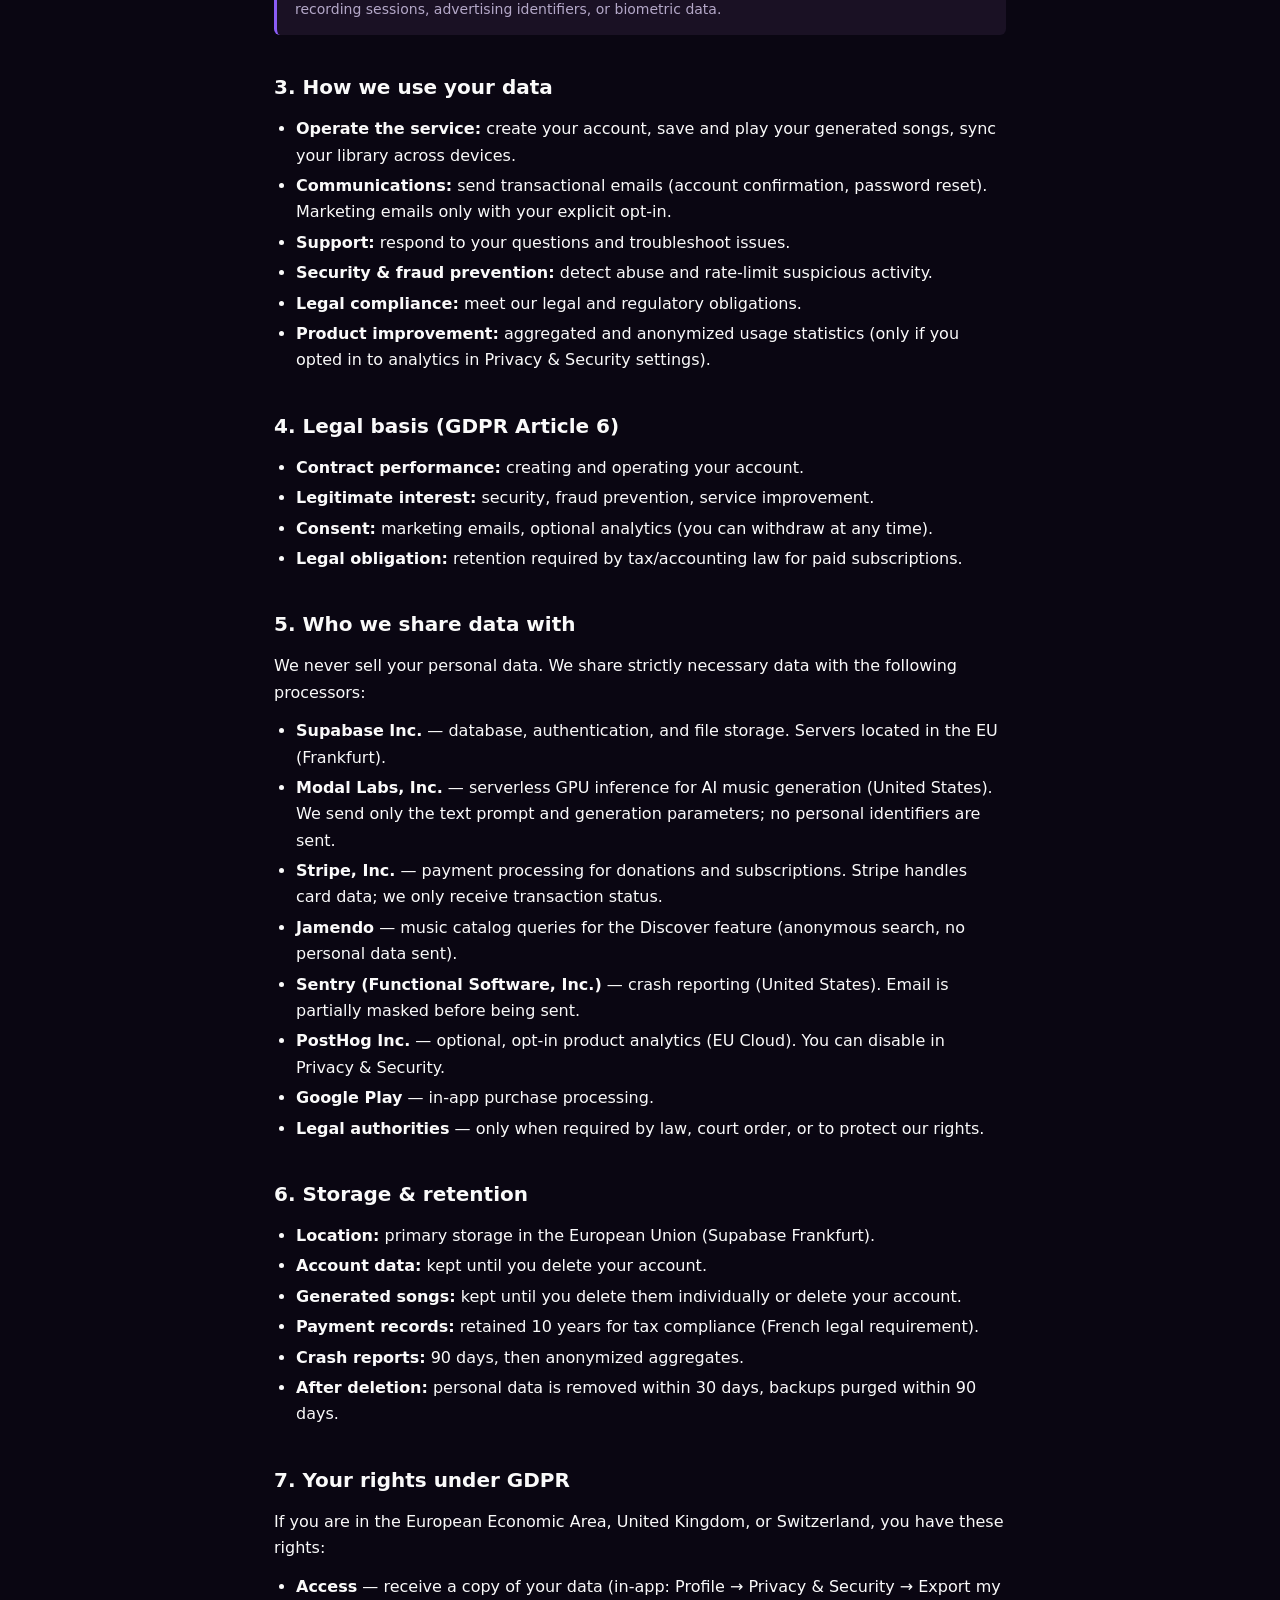
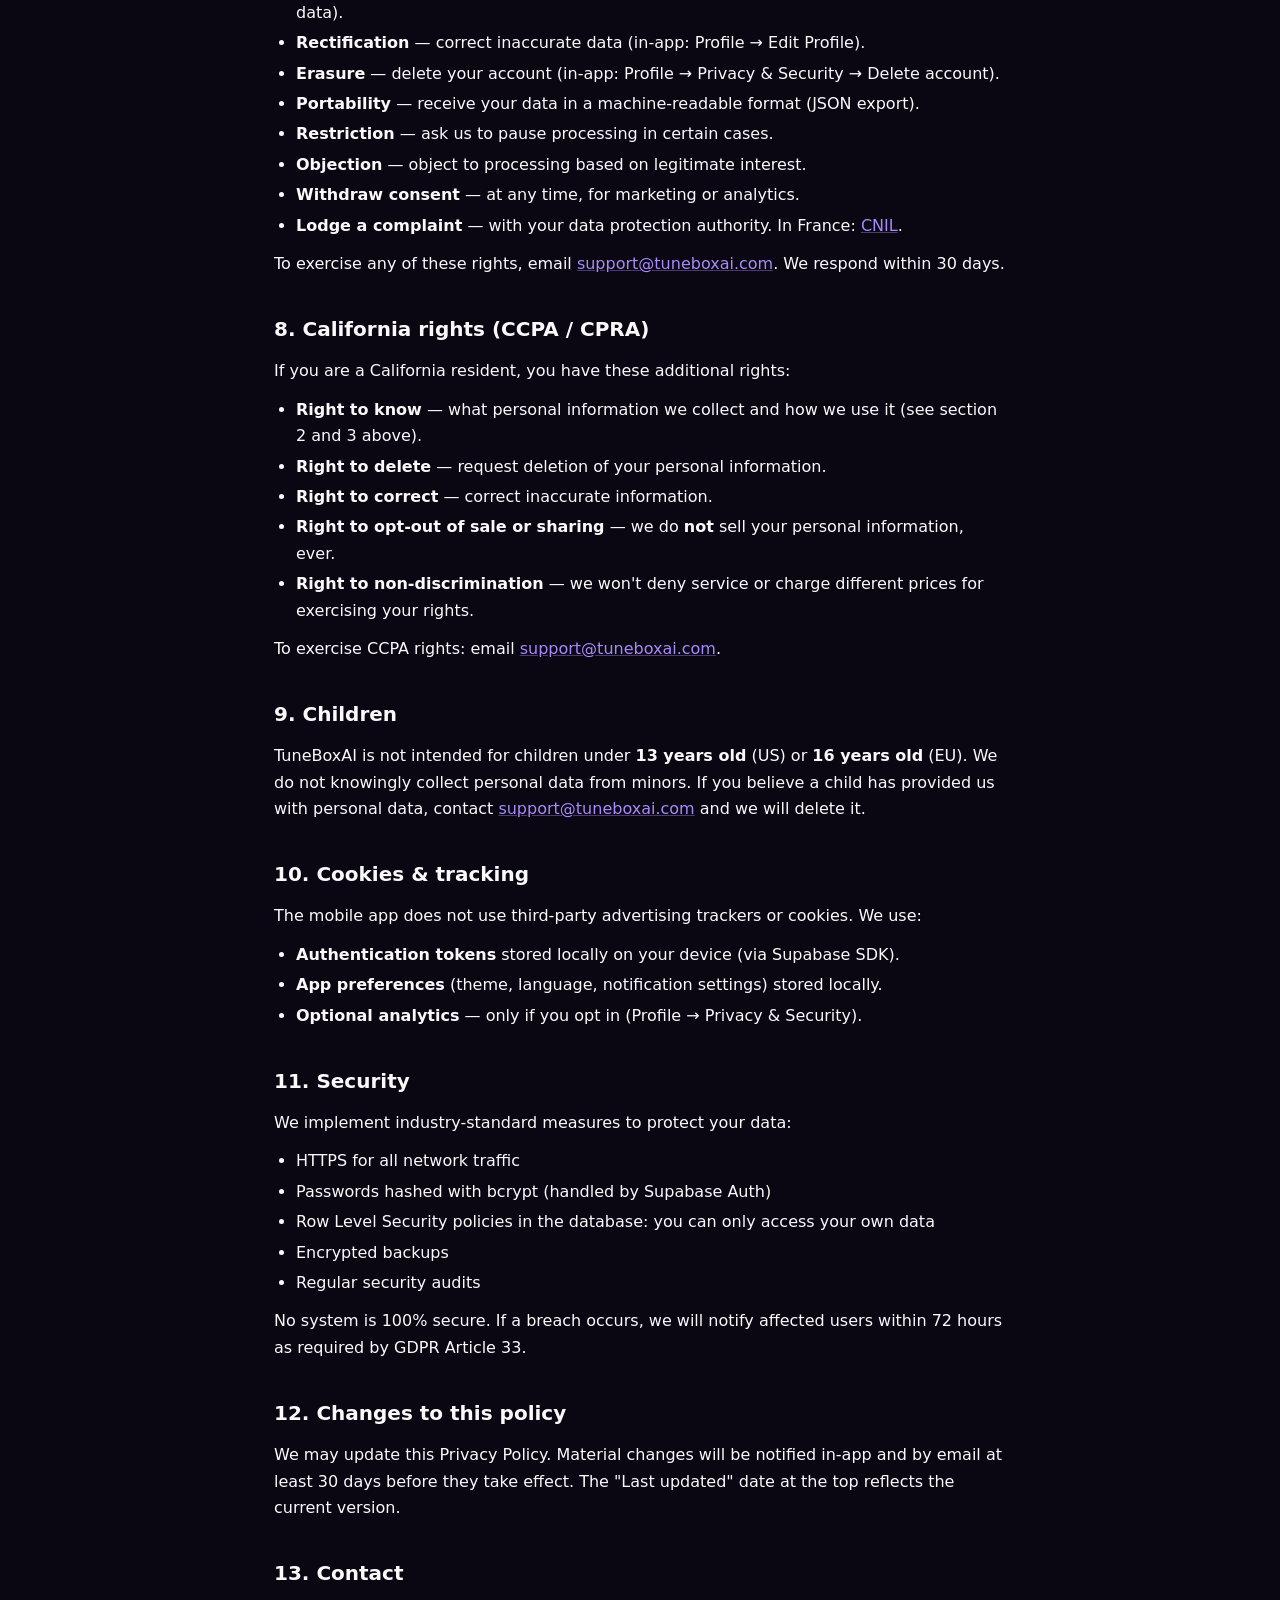
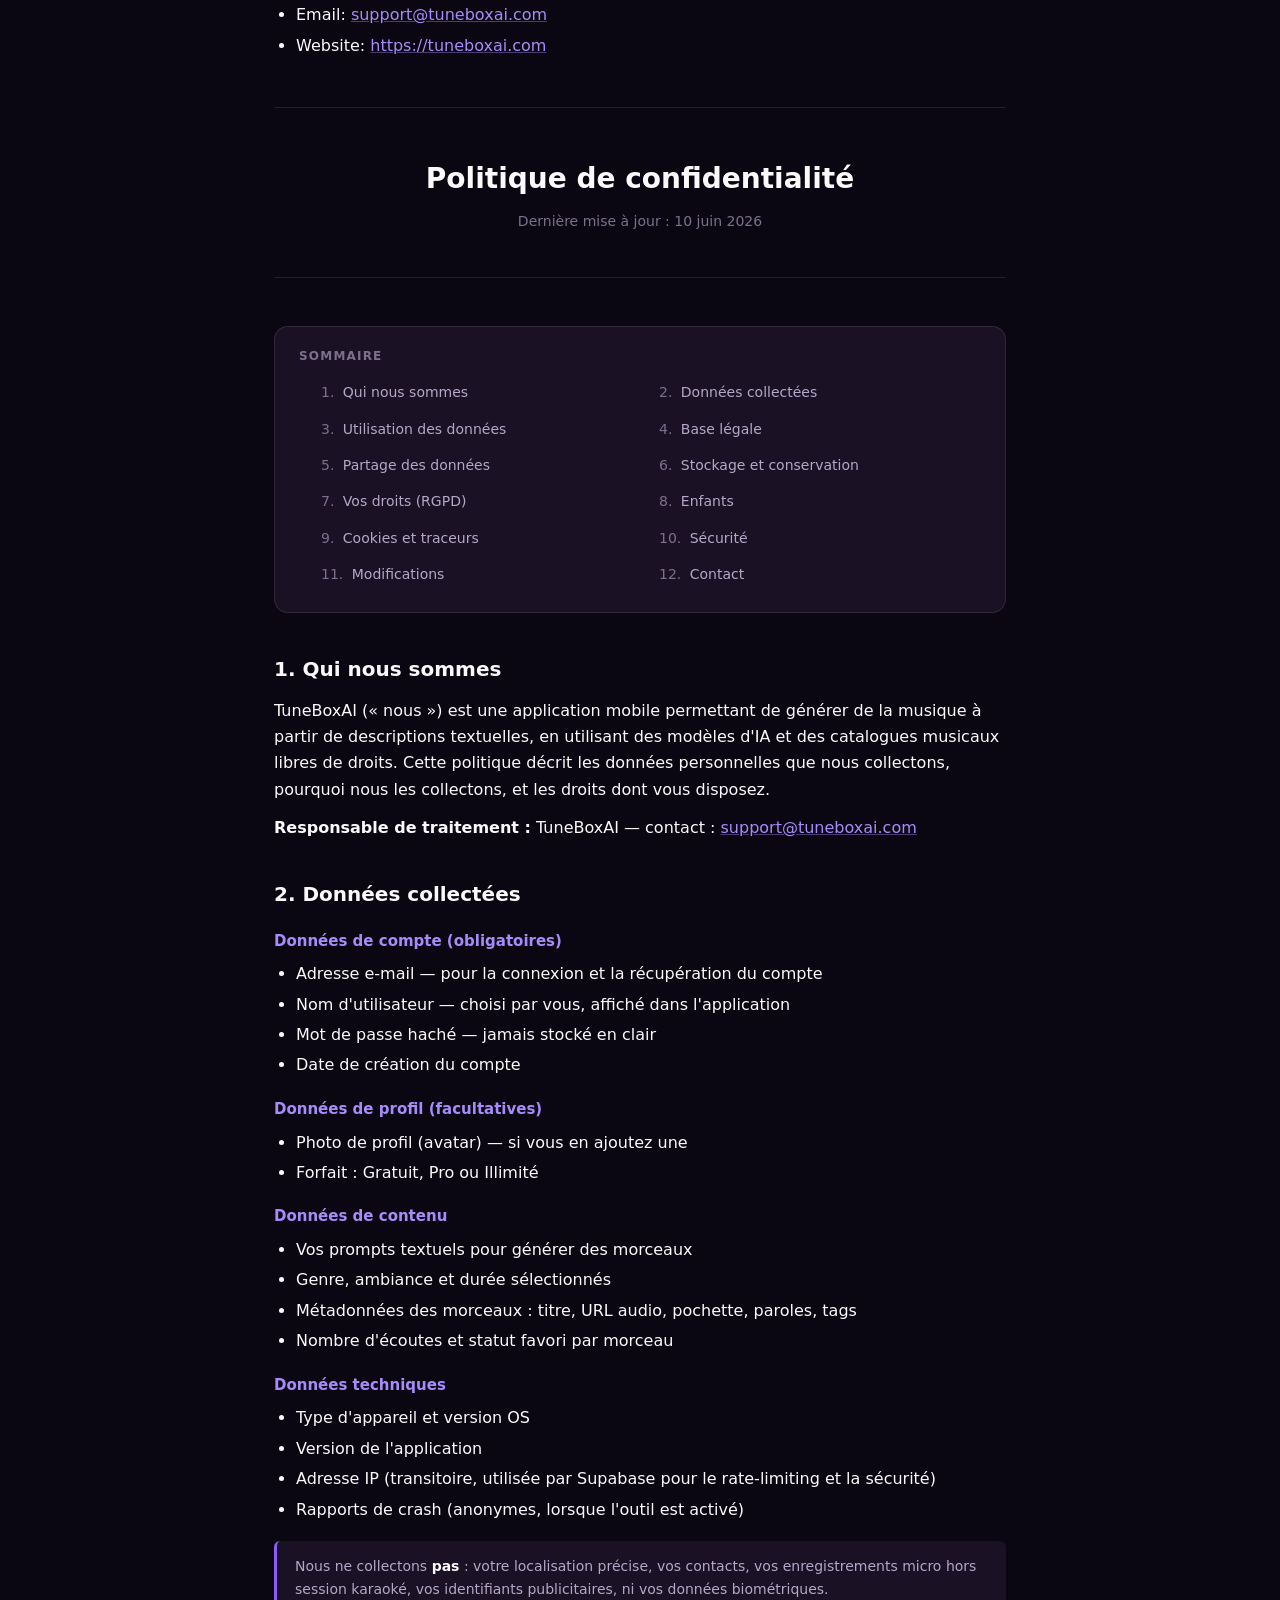
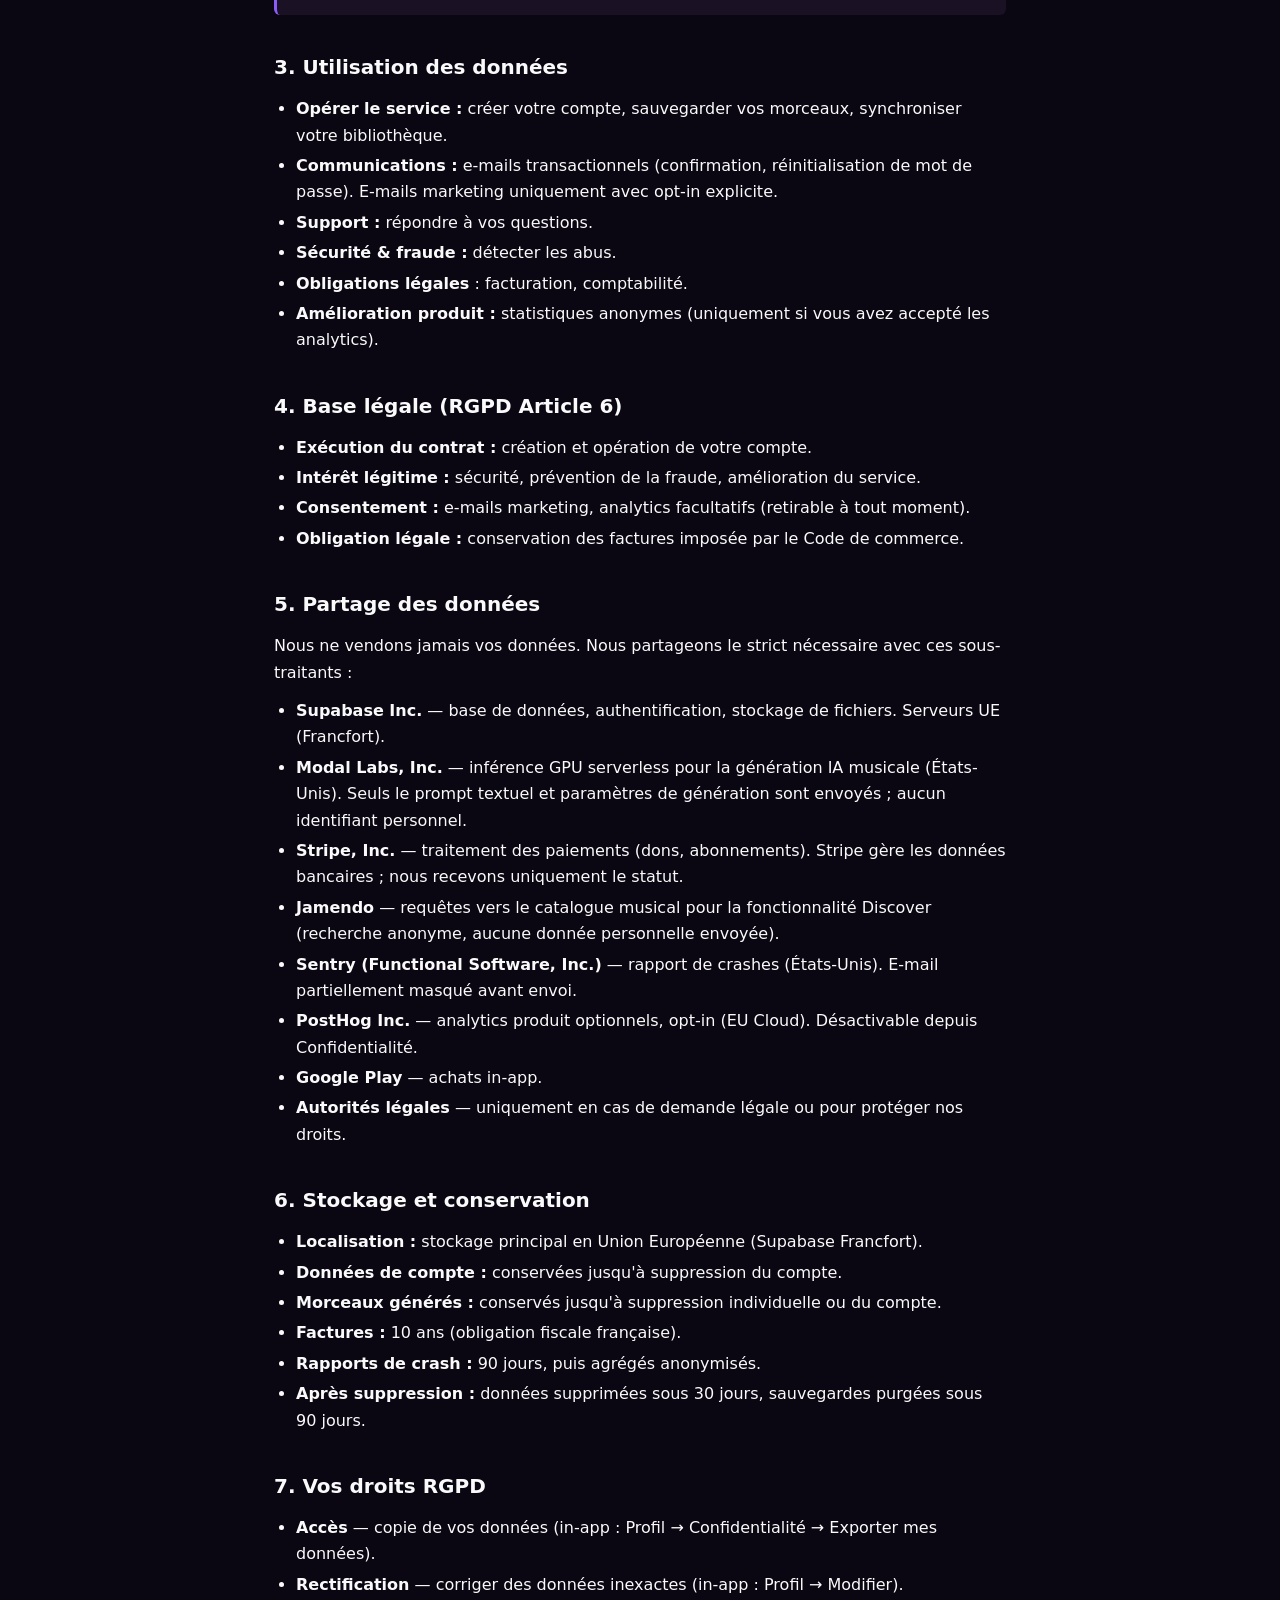
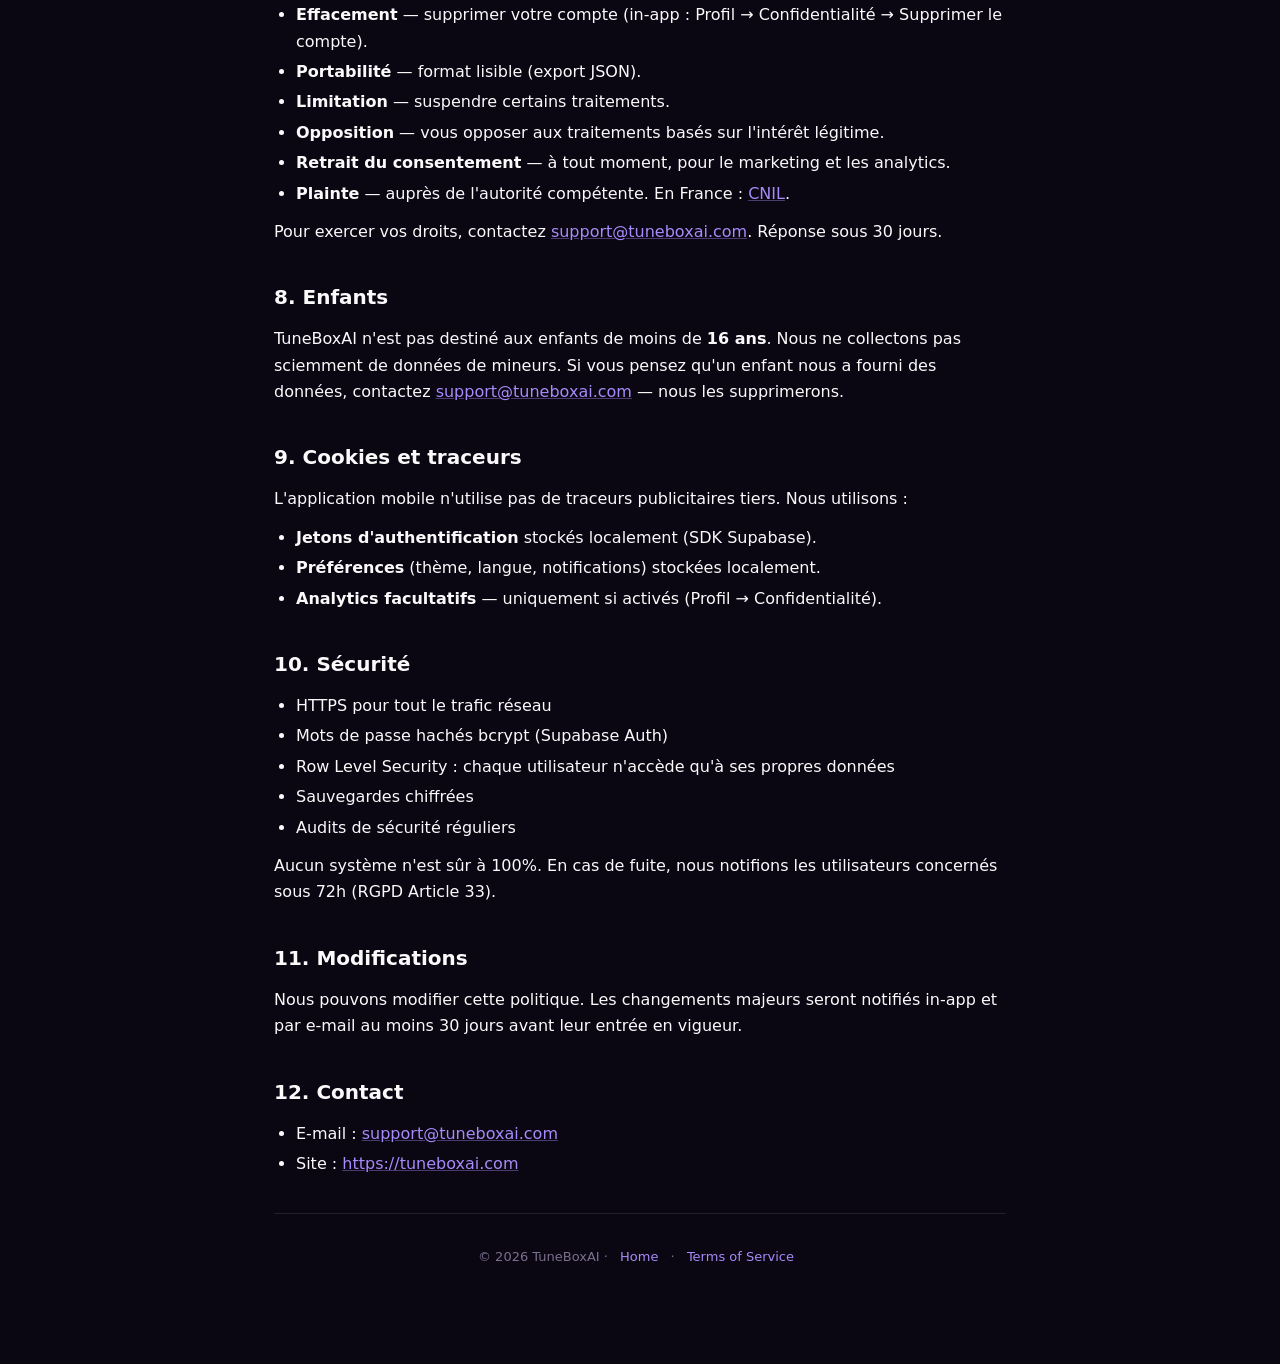
==== commit 2ee815db: "Add Modal, Sentry, PostHog processors" ====
--- a/privacy.html
+++ b/privacy.html
@@ -107,9 +107,12 @@
         <p>We never sell your personal data. We share strictly necessary data with the following processors:</p>
         <ul>
           <li><strong>Supabase Inc.</strong> &mdash; database, authentication, and file storage. Servers located in the EU (Frankfurt).</li>
+          <li><strong>Modal Labs, Inc.</strong> &mdash; serverless GPU inference for AI music generation (United States). We send only the text prompt and generation parameters; no personal identifiers are sent.</li>
           <li><strong>Stripe, Inc.</strong> &mdash; payment processing for donations and subscriptions. Stripe handles card data; we only receive transaction status.</li>
-          <li><strong>Jamendo</strong> &mdash; music catalog queries (anonymous search, no personal data sent).</li>
-          <li><strong>Google Play / Apple App Store</strong> &mdash; in-app purchase processing.</li>
+          <li><strong>Jamendo</strong> &mdash; music catalog queries for the Discover feature (anonymous search, no personal data sent).</li>
+          <li><strong>Sentry (Functional Software, Inc.)</strong> &mdash; crash reporting (United States). Email is partially masked before being sent.</li>
+          <li><strong>PostHog Inc.</strong> &mdash; optional, opt-in product analytics (EU Cloud). You can disable in Privacy &amp; Security.</li>
+          <li><strong>Google Play</strong> &mdash; in-app purchase processing.</li>
           <li><strong>Legal authorities</strong> &mdash; only when required by law, court order, or to protect our rights.</li>
         </ul>
       </section>
@@ -292,9 +295,12 @@
         <p>Nous ne vendons jamais vos données. Nous partageons le strict nécessaire avec ces sous-traitants :</p>
         <ul>
           <li><strong>Supabase Inc.</strong> &mdash; base de données, authentification, stockage de fichiers. Serveurs UE (Francfort).</li>
+          <li><strong>Modal Labs, Inc.</strong> &mdash; inférence GPU serverless pour la génération IA musicale (États-Unis). Seuls le prompt textuel et paramètres de génération sont envoyés ; aucun identifiant personnel.</li>
           <li><strong>Stripe, Inc.</strong> &mdash; traitement des paiements (dons, abonnements). Stripe gère les données bancaires ; nous recevons uniquement le statut.</li>
-          <li><strong>Jamendo</strong> &mdash; requêtes vers le catalogue musical (recherche anonyme, aucune donnée personnelle envoyée).</li>
-          <li><strong>Google Play / App Store</strong> &mdash; achats in-app.</li>
+          <li><strong>Jamendo</strong> &mdash; requêtes vers le catalogue musical pour la fonctionnalité Discover (recherche anonyme, aucune donnée personnelle envoyée).</li>
+          <li><strong>Sentry (Functional Software, Inc.)</strong> &mdash; rapport de crashes (États-Unis). E-mail partiellement masqué avant envoi.</li>
+          <li><strong>PostHog Inc.</strong> &mdash; analytics produit optionnels, opt-in (EU Cloud). Désactivable depuis Confidentialité.</li>
+          <li><strong>Google Play</strong> &mdash; achats in-app.</li>
           <li><strong>Autorités légales</strong> &mdash; uniquement en cas de demande légale ou pour protéger nos droits.</li>
         </ul>
       </section>
